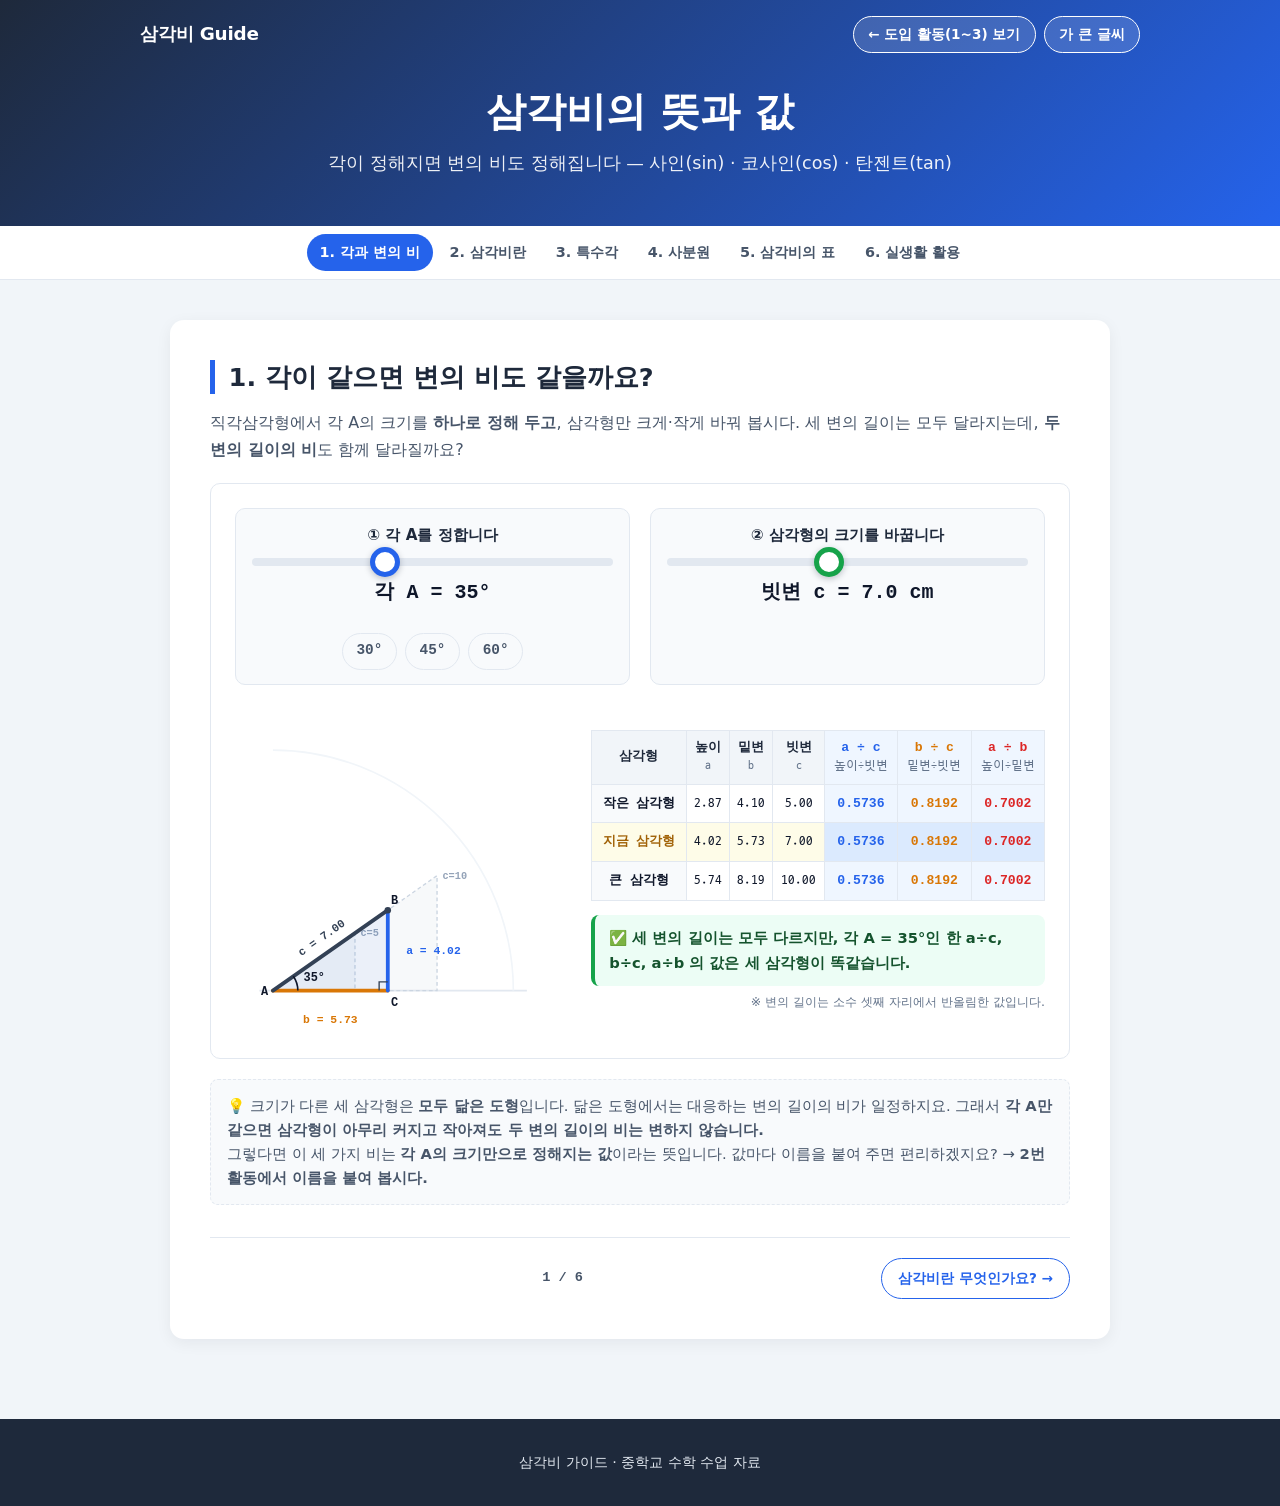
==== lesson2.html @ d263696f "Add files via upload" ====
<!DOCTYPE html>
<html lang="ko">
<head>
    <meta charset="UTF-8">
    <meta name="viewport" content="width=device-width, initial-scale=1.0">
    <title>삼각비 가이드 - 개념 학습</title>
    <link rel="stylesheet" href="style.css">
</head>
<body>
    <header>
        <div class="topbar">
            <div class="logo">삼각비 Guide</div>
            <div class="topbar-btns">
                <a class="ghost-btn link-btn" href="index.html">← 도입 활동(1~3) 보기</a>
                <button id="big-mode-btn" class="ghost-btn" type="button" aria-pressed="false">가&nbsp;큰 글씨</button>
            </div>
        </div>
        <div class="hero">
            <h1>삼각비의 뜻과 값</h1>
            <p>각이 정해지면 변의 비도 정해집니다 — 사인(sin) · 코사인(cos) · 탄젠트(tan)</p>
        </div>
    </header>

    <nav class="section-nav" aria-label="목차">
        <a href="#similar">1. 각과 변의 비</a>
        <a href="#definition">2. 삼각비란</a>
        <a href="#values">3. 특수각</a>
        <a href="#trends">4. 사분원</a>
        <a href="#tables">5. 삼각비의 표</a>
        <a href="#apply">6. 실생활 활용</a>
    </nav>

    <main>
        <!-- ============ 1. 각과 변의 비 (탐구) ============ -->
        <section id="similar" class="container">
            <h2>1. 각이 같으면 변의 비도 같을까요?</h2>
            <p class="lead">직각삼각형에서 각 A의 크기를 <b>하나로 정해 두고</b>, 삼각형만 크게·작게 바꿔 봅시다. 세 변의 길이는 모두 달라지는데, <b>두 변의 길이의 비</b>도 함께 달라질까요?</p>

            <div class="trend-box">
                <div class="sim-controls">
                    <div class="ctrl">
                        <label for="sim-angle">① 각 A를 정합니다</label>
                        <input type="range" id="sim-angle" class="slider" min="10" max="80" value="35" step="1">
                        <div class="angle-display">각 A = <span id="sim-angle-out">35</span>°</div>
                        <div class="btn-row center">
                            <button type="button" class="chip sim-chip" data-angle="30">30°</button>
                            <button type="button" class="chip sim-chip" data-angle="45">45°</button>
                            <button type="button" class="chip sim-chip" data-angle="60">60°</button>
                        </div>
                    </div>
                    <div class="ctrl">
                        <label for="sim-size">② 삼각형의 크기를 바꿉니다</label>
                        <input type="range" id="sim-size" class="slider size" min="3" max="12" value="7" step="0.5">
                        <div class="angle-display">빗변 c = <span id="sim-size-out">7.0</span> cm</div>
                    </div>
                </div>

                <div class="sim-visual">
                    <div class="viz-wrapper">
                        <svg id="sim-svg" viewBox="0 0 620 600" preserveAspectRatio="xMidYMid meet" role="img"
                             aria-label="각 A가 같고 크기만 다른 세 직각삼각형"></svg>
                    </div>
                    <div class="sim-side">
                        <p class="scroll-hint" aria-hidden="true">← 표를 옆으로 밀 수 있어요 →</p>
                        <div class="table-wrapper">
                            <table class="sim-table">
                                <thead>
                                    <tr>
                                        <th scope="col">삼각형</th>
                                        <th scope="col">높이<br><span class="sm">a</span></th>
                                        <th scope="col">밑변<br><span class="sm">b</span></th>
                                        <th scope="col">빗변<br><span class="sm">c</span></th>
                                        <th scope="col" class="ratio rsin">a ÷ c<br><span class="sm">높이÷빗변</span></th>
                                        <th scope="col" class="ratio rcos">b ÷ c<br><span class="sm">밑변÷빗변</span></th>
                                        <th scope="col" class="ratio rtan">a ÷ b<br><span class="sm">높이÷밑변</span></th>
                                    </tr>
                                </thead>
                                <tbody id="sim-tbody"></tbody>
                            </table>
                        </div>
                        <p class="sim-conclusion" id="sim-conclusion"></p>
                        <p class="sim-foot">※ 변의 길이는 소수 셋째 자리에서 반올림한 값입니다.</p>
                    </div>
                </div>
            </div>

            <p class="tip">💡 크기가 다른 세 삼각형은 <b>모두 닮은 도형</b>입니다. 닮은 도형에서는 대응하는 변의 길이의 비가 일정하지요. 그래서 <b>각 A만 같으면 삼각형이 아무리 커지고 작아져도 두 변의 길이의 비는 변하지 않습니다.</b><br>그렇다면 이 세 가지 비는 <b>각 A의 크기만으로 정해지는 값</b>이라는 뜻입니다. 값마다 이름을 붙여 주면 편리하겠지요? → <b>2번 활동에서 이름을 붙여 봅시다.</b></p>
        </section>

        <!-- ============ 2. 정의 ============ -->
        <section id="definition" class="container">
            <h2>2. 삼각비란 무엇인가요?</h2>
            <p class="lead">1번 활동에서 확인했듯이, <b>각 A가 정해지면 두 변의 길이의 비는 하나로 정해집니다.</b> 이 세 가지 비에 각각 이름을 붙인 것이 바로 삼각비입니다. (∠C = 90°인 직각삼각형 ABC)</p>
            <div class="definition-grid">
                <div class="svg-container">
                    <svg viewBox="0 0 270 175" class="def-svg" role="img"
                         aria-label="각 C가 직각인 직각삼각형 ABC. 높이는 파란색 변 a, 밑변은 주황색 변 b, 빗변은 회색 변 c입니다.">
                        <!-- 밑변 b (주황) -->
                        <line x1="45" y1="135" x2="185" y2="135" stroke="#d97706" stroke-width="4" stroke-linecap="round"/>
                        <!-- 높이 a (파랑) -->
                        <line x1="185" y1="135" x2="185" y2="45" stroke="#2563eb" stroke-width="4" stroke-linecap="round"/>
                        <!-- 빗변 c (회색) -->
                        <line x1="185" y1="45" x2="45" y2="135" stroke="#475569" stroke-width="4" stroke-linecap="round"/>
                        <!-- 직각 표시 (C) -->
                        <path d="M 170 135 L 170 120 L 185 120" fill="none" stroke="#475569" stroke-width="2"/>
                        <!-- 각 A 호 -->
                        <path d="M 75 135 A 30 30 0 0 0 70.2 118.8" fill="none" stroke="#0f172a" stroke-width="2"/>
                        <!-- 꼭짓점 -->
                        <text x="30" y="143" class="v-label">A</text>
                        <text x="190" y="150" class="v-label">C</text>
                        <text x="190" y="42" class="v-label">B</text>
                        <!-- 변 이름 -->
                        <text x="115" y="157" class="s-label" fill="#d97706" text-anchor="middle">밑변 b</text>
                        <text x="196" y="95" class="s-label" fill="#2563eb">높이 a</text>
                        <text x="106" y="82" class="s-label" fill="#475569" text-anchor="middle"
                              transform="rotate(-32.7, 106, 82)">빗변 c</text>
                    </svg>
                </div>
                <div class="formula-cards">
                    <div class="card sin">
                        <p><strong>sin A</strong> =
                            <span class="fraction"><span class="numerator hi">높이</span><span class="denominator hy">빗변</span></span>
                            =
                            <span class="fraction"><span class="numerator hi">a</span><span class="denominator hy">c</span></span>
                        </p>
                    </div>
                    <div class="card cos">
                        <p><strong>cos A</strong> =
                            <span class="fraction"><span class="numerator ba">밑변</span><span class="denominator hy">빗변</span></span>
                            =
                            <span class="fraction"><span class="numerator ba">b</span><span class="denominator hy">c</span></span>
                        </p>
                    </div>
                    <div class="card tan">
                        <p><strong>tan A</strong> =
                            <span class="fraction"><span class="numerator hi">높이</span><span class="denominator ba">밑변</span></span>
                            =
                            <span class="fraction"><span class="numerator hi">a</span><span class="denominator ba">b</span></span>
                        </p>
                    </div>
                </div>
            </div>
            <p class="tip">💡 색을 따라가 보세요. <span class="hi b">파란색은 높이</span>, <span class="ba b">주황색은 밑변</span>, <span class="hy b">회색은 빗변</span>입니다. 위 1번 표와 아래 4번 그림에서도 같은 색을 씁니다.</p>
        </section>

        <!-- ============ 3. 특수각 ============ -->
        <section id="values" class="container">
            <div class="sec-head">
                <h2>3. 특수각의 삼각비</h2>
                <div class="btn-row">
                    <button type="button" class="ghost-btn" id="reveal-all">전체 보기</button>
                    <button type="button" class="ghost-btn" id="hide-all">전체 숨기기</button>
                </div>
            </div>
            <p class="lead">칸을 눌러 값을 확인해 보세요.</p>
            <p class="scroll-hint" aria-hidden="true">← 표를 옆으로 밀 수 있어요 →</p>
            <div class="table-wrapper">
                <table class="special-table">
                    <thead>
                        <tr>
                            <th scope="col">각 A</th>
                            <th scope="col">0°</th>
                            <th scope="col">30°</th>
                            <th scope="col">45°</th>
                            <th scope="col">60°</th>
                            <th scope="col">90°</th>
                        </tr>
                    </thead>
                    <tbody>
                        <tr>
                            <th scope="row" class="rh-sin">sin A</th>
                            <td tabindex="0" role="button"><span class="value">0</span></td>
                            <td tabindex="0" role="button"><span class="value"><span class="fraction"><span class="numerator">1</span><span class="denominator">2</span></span></span></td>
                            <td tabindex="0" role="button"><span class="value"><span class="fraction"><span class="numerator"><span class="sqrt"><span class="sqrt-symbol">√</span><span class="sqrt-content">2</span></span></span><span class="denominator">2</span></span></span></td>
                            <td tabindex="0" role="button"><span class="value"><span class="fraction"><span class="numerator"><span class="sqrt"><span class="sqrt-symbol">√</span><span class="sqrt-content">3</span></span></span><span class="denominator">2</span></span></span></td>
                            <td tabindex="0" role="button"><span class="value">1</span></td>
                        </tr>
                        <tr>
                            <th scope="row" class="rh-cos">cos A</th>
                            <td tabindex="0" role="button"><span class="value">1</span></td>
                            <td tabindex="0" role="button"><span class="value"><span class="fraction"><span class="numerator"><span class="sqrt"><span class="sqrt-symbol">√</span><span class="sqrt-content">3</span></span></span><span class="denominator">2</span></span></span></td>
                            <td tabindex="0" role="button"><span class="value"><span class="fraction"><span class="numerator"><span class="sqrt"><span class="sqrt-symbol">√</span><span class="sqrt-content">2</span></span></span><span class="denominator">2</span></span></span></td>
                            <td tabindex="0" role="button"><span class="value"><span class="fraction"><span class="numerator">1</span><span class="denominator">2</span></span></span></td>
                            <td tabindex="0" role="button"><span class="value">0</span></td>
                        </tr>
                        <tr>
                            <th scope="row" class="rh-tan">tan A</th>
                            <td tabindex="0" role="button"><span class="value">0</span></td>
                            <td tabindex="0" role="button"><span class="value"><span class="fraction"><span class="numerator"><span class="sqrt"><span class="sqrt-symbol">√</span><span class="sqrt-content">3</span></span></span><span class="denominator">3</span></span></span></td>
                            <td tabindex="0" role="button"><span class="value">1</span></td>
                            <td tabindex="0" role="button"><span class="value"><span class="sqrt"><span class="sqrt-symbol">√</span><span class="sqrt-content">3</span></span></span></td>
                            <td tabindex="0" role="button"><span class="value undef">정할 수 없다</span></td>
                        </tr>
                    </tbody>
                </table>
            </div>
            <p class="note"><b>주의</b> — tan 90°는 값이 <b>무한대(∞)</b>인 것이 아니라, <b>정할 수 없습니다</b>. 90°에서는 밑변의 길이가 0이 되어 나눗셈을 할 수 없기 때문입니다.</p>
        </section>

        <!-- ============ 4. 사분원 ============ -->
        <section id="trends" class="container">
            <h2>4. 사분원에서 보는 삼각비</h2>
            <p class="lead">반지름이 <b>1</b>인 사분원에서는 삼각비가 곧 <b>선분의 길이</b>가 됩니다. 각 A를 움직이며 세 선분이 어떻게 변하는지 살펴보세요.</p>
            <div class="trend-box">
                <div class="slider-container">
                    <div class="slider-wrapper">
                        <input type="range" id="trend-range" min="0" max="90" value="30" step="1" class="slider"
                               aria-label="각 A의 크기">
                        <div class="angle-display">각 A = <span id="current-angle">30</span>°</div>
                    </div>
                    <div class="btn-row center">
                        <button type="button" class="chip" data-angle="0">0°</button>
                        <button type="button" class="chip" data-angle="30">30°</button>
                        <button type="button" class="chip" data-angle="45">45°</button>
                        <button type="button" class="chip" data-angle="60">60°</button>
                        <button type="button" class="chip" data-angle="90">90°</button>
                    </div>
                </div>
                <div class="trend-visual">
                    <div class="viz-wrapper">
                        <svg id="trig-svg" class="unit-circle-svg" preserveAspectRatio="xMidYMid meet" role="img"
                             aria-label="반지름이 1인 사분원 위에서 sin, cos, tan을 선분으로 나타낸 그림"></svg>
                        <p class="zoom-note" id="zoom-note"></p>
                    </div>
                    <div class="trend-values">
                        <div class="trend-item t-sin" tabindex="0" role="button">sin A = <span id="trend-sin">0.5000</span></div>
                        <div class="trend-item t-cos" tabindex="0" role="button">cos A = <span id="trend-cos">0.8660</span></div>
                        <div class="trend-item t-tan" tabindex="0" role="button">tan A = <span id="trend-tan">0.5774</span></div>
                        <p class="mini-legend">
                            <span class="key sin"></span> sin A · 높이<br>
                            <span class="key cos"></span> cos A · 밑변<br>
                            <span class="key tan"></span> tan A · x=1 위의 높이
                        </p>
                    </div>
                </div>
            </div>
        </section>

        <!-- ============ 5. 삼각비의 표 ============ -->
        <section id="tables" class="container">
            <h2>5. 삼각비의 표와 계산기</h2>
            <p class="lead">0°부터 90°까지 1° 간격의 삼각비 표입니다. 각도를 입력하면 표에서 그 줄을 찾아 줍니다.</p>
            <div class="calc-box">
                <div class="input-group">
                    <label for="angle">각도 (0°~90°)</label>
                    <input type="number" id="angle" placeholder="예: 32" min="0" max="90" step="1" inputmode="numeric">
                    <button id="calc-btn" type="button">찾기</button>
                </div>
                <p class="err" id="calc-err" role="alert"></p>
                <div id="results" class="results-grid">
                    <div class="res-item sin">sin <span class="res-angle">–</span>° = <span id="sin-res">–</span></div>
                    <div class="res-item cos">cos <span class="res-angle">–</span>° = <span id="cos-res">–</span></div>
                    <div class="res-item tan">tan <span class="res-angle">–</span>° = <span id="tan-res">–</span></div>
                </div>
            </div>
            <p class="scroll-hint" aria-hidden="true">↕ 표를 위아래로 밀 수 있어요</p>
            <div class="trig-table-wrapper">
                <table class="trig-table">
                    <thead>
                        <tr><th scope="col">각도</th><th scope="col">sin</th><th scope="col">cos</th><th scope="col">tan</th></tr>
                    </thead>
                    <tbody id="trig-table-body"></tbody>
                </table>
            </div>
        </section>

        <!-- ============ 6. 실생활 활용 ============ -->
        <section id="apply" class="container">
            <h2>6. 삼각비의 실생활 활용</h2>
            <p class="lead">직접 잴 수 없는 길이를 삼각비로 구해 봅시다. (삼각비 값은 위 5번 표를 이용하세요.)</p>

            <article class="problem">
                <h3>문제 1. 나무의 높이</h3>
                <div class="problem-body">
                    <div class="prob-svg">
                        <svg viewBox="0 0 260 160" role="img" aria-label="나무에서 20미터 떨어진 지점에서 올려본각이 32도인 상황">
                            <line x1="30" y1="135" x2="230" y2="135" stroke="#94a3b8" stroke-width="3"/>
                            <line x1="200" y1="135" x2="200" y2="45" stroke="#16a34a" stroke-width="6"/>
                            <circle cx="200" cy="40" r="18" fill="#16a34a" opacity="0.85"/>
                            <line x1="45" y1="120" x2="200" y2="45" stroke="#475569" stroke-width="2.5" stroke-dasharray="6 4"/>
                            <line x1="45" y1="120" x2="45" y2="135" stroke="#2563eb" stroke-width="3"/>
                            <line x1="45" y1="120" x2="200" y2="120" stroke="#d97706" stroke-width="3"/>
                            <path d="M 75 120 A 30 30 0 0 0 71.6 105.5" fill="none" stroke="#0f172a" stroke-width="2"/>
                            <text x="80" y="115" class="s-label">32°</text>
                            <text x="120" y="134" class="s-label" fill="#d97706" text-anchor="middle">20 m</text>
                            <text x="40" y="112" class="s-label" fill="#2563eb" text-anchor="end">1.5 m</text>
                            <text x="212" y="90" class="s-label" fill="#16a34a">?</text>
                        </svg>
                    </div>
                    <div class="prob-text">
                        <p>나무에서 <b>20 m</b> 떨어진 곳에서 나무 꼭대기를 올려본각이 <b>32°</b>였습니다. 눈높이가 <b>1.5 m</b>일 때 나무의 높이는?</p>
                        <button type="button" class="ghost-btn sol-btn">풀이 보기</button>
                        <div class="solution">
                            <p>눈높이에서 꼭대기까지의 높이를 <i>h</i>라 하면</p>
                            <p class="eq">tan 32° = <span class="fraction"><span class="numerator">h</span><span class="denominator">20</span></span></p>
                            <p><i>h</i> = 20 × tan 32° = 20 × 0.6249 = 12.5 (m)</p>
                            <p><b>나무의 높이 = 12.5 + 1.5 = 약 14 m</b></p>
                        </div>
                    </div>
                </div>
            </article>

            <article class="problem">
                <h3>문제 2. 휠체어 경사로</h3>
                <div class="problem-body">
                    <div class="prob-svg">
                        <svg viewBox="0 78 260 70" role="img" aria-label="길이 12미터, 경사각 5도인 경사로">
                            <line x1="25" y1="130" x2="235" y2="130" stroke="#94a3b8" stroke-width="3"/>
                            <line x1="35" y1="130" x2="225" y2="95" stroke="#475569" stroke-width="5"/>
                            <line x1="225" y1="130" x2="225" y2="95" stroke="#2563eb" stroke-width="4"/>
                            <path d="M 70 130 A 35 35 0 0 0 69 123.8" fill="none" stroke="#0f172a" stroke-width="2"/>
                            <text x="76" y="127" class="s-label">5°</text>
                            <text x="120" y="105" class="s-label" fill="#475569" text-anchor="middle">12 m</text>
                            <text x="232" y="118" class="s-label" fill="#2563eb">?</text>
                        </svg>
                    </div>
                    <div class="prob-text">
                        <p>길이가 <b>12 m</b>이고 지면과 이루는 각이 <b>5°</b>인 경사로가 있습니다. 이 경사로의 높이는?</p>
                        <button type="button" class="ghost-btn sol-btn">풀이 보기</button>
                        <div class="solution">
                            <p>높이를 <i>h</i>라 하면 <i>h</i>는 빗변 12의 반대쪽 변이므로</p>
                            <p class="eq">sin 5° = <span class="fraction"><span class="numerator">h</span><span class="denominator">12</span></span></p>
                            <p><i>h</i> = 12 × sin 5° = 12 × 0.0872 = <b>약 1.05 m</b></p>
                        </div>
                    </div>
                </div>
            </article>

            <article class="problem">
                <h3>문제 3. 벽에 기댄 사다리</h3>
                <div class="problem-body">
                    <div class="prob-svg">
                        <svg viewBox="0 0 260 160" role="img" aria-label="길이 5미터 사다리가 지면과 65도를 이루며 벽에 기대어 있는 상황">
                            <line x1="30" y1="135" x2="230" y2="135" stroke="#94a3b8" stroke-width="3"/>
                            <line x1="185" y1="135" x2="185" y2="25" stroke="#94a3b8" stroke-width="6"/>
                            <line x1="130" y1="135" x2="185" y2="40" stroke="#475569" stroke-width="5"/>
                            <line x1="185" y1="135" x2="185" y2="40" stroke="#2563eb" stroke-width="4"/>
                            <line x1="130" y1="135" x2="185" y2="135" stroke="#d97706" stroke-width="4"/>
                            <path d="M 158 135 A 28 28 0 0 0 141.8 109.6" fill="none" stroke="#0f172a" stroke-width="2"/>
                            <text x="164" y="118" class="s-label" text-anchor="middle">65°</text>
                            <text x="128" y="76" class="s-label" fill="#475569" text-anchor="end">5 m</text>
                            <text x="192" y="92" class="s-label" fill="#2563eb">?</text>
                            <text x="157" y="152" class="s-label" fill="#d97706" text-anchor="middle">?</text>
                        </svg>
                    </div>
                    <div class="prob-text">
                        <p>길이 <b>5 m</b>인 사다리가 지면과 <b>65°</b>를 이루며 벽에 기대어 있습니다. 사다리가 벽에 닿은 높이와, 사다리 밑이 벽에서 떨어진 거리는?</p>
                        <button type="button" class="ghost-btn sol-btn">풀이 보기</button>
                        <div class="solution">
                            <p>높이 = 5 × sin 65° = 5 × 0.9063 = <b>약 4.53 m</b></p>
                            <p>벽에서 떨어진 거리 = 5 × cos 65° = 5 × 0.4226 = <b>약 2.11 m</b></p>
                        </div>
                    </div>
                </div>
            </article>
        </section>
    </main>

    <footer>
        <p>삼각비 가이드 · 중학교 수학 수업 자료</p>
    </footer>

    <script src="script.js"></script>
</body>
</html>
---- style.css ----
/* =========================================================
   삼각비 가이드 - 스타일
   · 외부 CDN을 쓰지 않습니다 (인터넷 없이도 동작)
   · 색 약속: sin = 파랑, cos = 주황, tan = 빨강
   ========================================================= */

:root {
    --sin: #2563eb;   /* 파랑 - sin, 높이 */
    --cos: #d97706;   /* 주황 - cos, 밑변 */
    --tan: #dc2626;   /* 빨강 - tan */
    --hyp: #475569;   /* 회색 - 빗변 */

    --primary: #2563eb;
    --ink: #0f172a;
    --ink-soft: #475569;
    --line: #e2e8f0;
    --bg: #f1f5f9;
    --card-bg: #ffffff;
    --navy: #1e293b;

    --viz-h: 380px;
}

/* 숫자·수식용 글꼴 (로컬 파일, 인터넷 불필요) */
@font-face {
    font-family: 'D2Coding';
    src: url('fonts/D2Coding-Ver1.3.2-20180524.ttf') format('truetype');
    font-weight: normal;
    font-style: normal;
    font-display: swap;
}
@font-face {
    font-family: 'D2Coding';
    src: url('fonts/D2CodingBold-Ver1.3.2-20180524.ttf') format('truetype');
    font-weight: bold;
    font-style: normal;
    font-display: swap;
}

* { margin: 0; padding: 0; box-sizing: border-box; }

html { font-size: 16px; }
html.big-mode { font-size: 21px; }
html.big-mode { --viz-h: 460px; }

body {
    /* 한글 본문은 시스템에 기본 설치된 글꼴을 씁니다 */
    font-family: 'Pretendard', 'Apple SD Gothic Neo', 'Malgun Gothic', '맑은 고딕',
                 'Noto Sans KR', system-ui, sans-serif;
    line-height: 1.65;
    color: var(--ink);
    background-color: var(--bg);
    -webkit-text-size-adjust: 100%;
}

b, strong { font-weight: 700; }

/* ---------------- 헤더 ---------------- */
header {
    background: linear-gradient(135deg, var(--navy), var(--primary));
    color: #fff;
    padding: 1rem 1.25rem 3rem;
    text-align: center;
}

.topbar {
    display: flex;
    justify-content: space-between;
    align-items: center;
    gap: 1rem;
    max-width: 1000px;
    margin: 0 auto 2rem;
}

.logo { font-size: 1.15rem; font-weight: 700; letter-spacing: -0.01em; }

.topbar-btns {
    display: flex; align-items: center; gap: 0.5rem;
    flex-wrap: wrap; justify-content: flex-end;
}
.link-btn { text-decoration: none; display: inline-block; }

.hero h1 { font-size: clamp(1.6rem, 5vw, 2.5rem); margin-bottom: 0.75rem; line-height: 1.3; }
.hero p  { font-size: clamp(0.95rem, 2.6vw, 1.1rem); opacity: 0.92; }

/* ---------------- 목차 ---------------- */
.section-nav {
    position: sticky;
    top: 0;
    z-index: 20;
    background: rgba(255,255,255,0.96);
    border-bottom: 1px solid var(--line);
    display: flex;
    gap: 0.25rem;
    overflow-x: auto;
    padding: 0.5rem 0.75rem;
    justify-content: center;
    -webkit-overflow-scrolling: touch;
}
.section-nav a {
    flex: 0 0 auto;
    color: var(--ink-soft);
    text-decoration: none;
    font-size: 0.9rem;
    font-weight: 600;
    padding: 0.4rem 0.8rem;
    border-radius: 999px;
    white-space: nowrap;
}
.section-nav a:hover, .section-nav a:focus-visible { background: #e0e7ff; color: var(--primary); }

/* ---------------- 활동 전환 (메뉴 = 탭) ---------------- */
main > section { display: none; }
main > section.is-active { display: block; animation: fadeUp 0.25s ease; }

@keyframes fadeUp {
    from { opacity: 0; transform: translateY(8px); }
    to   { opacity: 1; transform: none; }
}

.section-nav a.current {
    background: var(--primary);
    color: #fff;
}
.section-nav a.current:hover { background: var(--primary); color: #fff; }

.section-foot {
    display: flex; align-items: center; justify-content: space-between;
    gap: 0.75rem; margin-top: 2rem; padding-top: 1.25rem;
    border-top: 1px solid var(--line);
}
.step-badge {
    flex: 0 0 auto; font-size: 0.85rem; font-weight: 700;
    color: var(--ink-soft); font-family: 'D2Coding', monospace;
}
.step-btn {
    flex: 0 1 auto; max-width: 42%;
    padding: 0.5rem 1rem; border-radius: 999px;
    border: 1px solid var(--primary); background: #fff; color: var(--primary);
    font-size: 0.85rem; font-weight: 700;
    white-space: nowrap; overflow: hidden; text-overflow: ellipsis;
    transition: background 0.2s;
}
.step-btn:hover { background: #eff6ff; }
.step-btn.hidden { visibility: hidden; }

@media (max-width: 600px) {
    .step-btn { font-size: 0.78rem; padding: 0.45rem 0.7rem; }
    .step-badge { font-size: 0.75rem; }
}

/* ---------------- 레이아웃 ---------------- */
main { padding: 2.5rem 1rem; }

.container {
    max-width: 940px;
    margin: 0 auto 2.5rem;
    background: var(--card-bg);
    padding: clamp(1.25rem, 4vw, 2.5rem);
    border-radius: 14px;
    box-shadow: 0 4px 16px rgba(15,23,42,0.06);
}

h2 {
    font-size: clamp(1.25rem, 3.6vw, 1.6rem);
    color: var(--navy);
    border-left: 5px solid var(--primary);
    padding-left: 0.85rem;
    line-height: 1.35;
}

h3 { font-size: 1.1rem; color: var(--navy); margin-bottom: 0.75rem; }

.sec-head {
    display: flex; flex-wrap: wrap; gap: 0.75rem;
    align-items: center; justify-content: space-between;
}

.lead { margin: 1rem 0 1.25rem; color: var(--ink-soft); }
.tip {
    margin-top: 1.25rem; padding: 0.85rem 1rem;
    background: #f8fafc; border: 1px dashed var(--line);
    border-radius: 8px; font-size: 0.92rem; color: var(--ink-soft);
}
.note {
    margin-top: 1.25rem; padding: 0.9rem 1rem;
    background: #fef2f2; border-left: 4px solid var(--tan);
    border-radius: 8px; font-size: 0.95rem;
}

.hi { color: var(--sin); }
.ba { color: var(--cos); }
.hy { color: var(--hyp); }
.b  { font-weight: 700; }

/* ---------------- 버튼 ---------------- */
button { font: inherit; cursor: pointer; }

.ghost-btn {
    padding: 0.4rem 0.9rem;
    background: rgba(255,255,255,0.14);
    color: inherit;
    border: 1px solid currentColor;
    border-radius: 999px;
    font-size: 0.85rem;
    font-weight: 600;
    transition: background 0.2s;
}
.ghost-btn:hover { background: rgba(37,99,235,0.12); }

.container .ghost-btn { color: var(--primary); background: #fff; }
.container .ghost-btn:hover { background: #eff6ff; }

.btn-row { display: flex; flex-wrap: wrap; gap: 0.5rem; }
.btn-row.center { justify-content: center; margin-top: 0.9rem; }

.chip {
    padding: 0.35rem 0.85rem;
    border: 1px solid var(--line);
    background: #f8fafc;
    border-radius: 999px;
    font-size: 0.9rem;
    font-weight: 700;
    color: var(--ink-soft);
    font-family: 'D2Coding', monospace;
}
.chip:hover { background: #e0e7ff; color: var(--primary); }
.chip.active { background: var(--primary); color: #fff; border-color: var(--primary); }

:focus-visible { outline: 3px solid #93c5fd; outline-offset: 2px; }

/* ---------------- 1. 정의 ---------------- */
.definition-grid {
    display: grid;
    grid-template-columns: 1fr 1fr;
    gap: 2rem;
    align-items: center;
}
@media (max-width: 780px) { .definition-grid { grid-template-columns: 1fr; gap: 1.25rem; } }

.svg-container {
    background: #fff; padding: 0.75rem;
    border: 1px solid var(--line); border-radius: 10px;
}
.def-svg { width: 100%; height: auto; display: block; }
.def-svg .v-label { font-size: 15px; font-weight: 700; fill: var(--ink); }
.def-svg .s-label { font-size: 13px; font-weight: 700; }
.prob-svg .s-label { font-size: 13px; font-weight: 700; fill: var(--ink); }

.formula-cards { display: flex; flex-direction: column; gap: 0.9rem; }

.card {
    padding: 0.9rem 1rem;
    border-radius: 10px;
    border-left: 5px solid #cbd5e1;
    background: #f8fafc;
}
.card.sin { border-left-color: var(--sin); }
.card.cos { border-left-color: var(--cos); }
.card.tan { border-left-color: var(--tan); }
.card.sin strong { color: var(--sin); }
.card.cos strong { color: var(--cos); }
.card.tan strong { color: var(--tan); }

.card p {
    font-size: 1.1rem;
    display: flex; align-items: center; justify-content: center;
    gap: 0.5rem; flex-wrap: wrap;
}

/* 분수 · 근호 */
.fraction {
    display: inline-flex; flex-direction: column;
    vertical-align: middle; text-align: center;
    font-size: 0.92em; margin: 0 0.1em;
}
.numerator { border-bottom: 1.5px solid currentColor; padding: 0 3px; line-height: 1.25; }
.denominator { padding: 0 3px; line-height: 1.25; }

.sqrt { display: inline-flex; align-items: center; vertical-align: middle; }
.sqrt-symbol { font-size: 1.15em; margin-right: -1px; }
.sqrt-content { border-top: 1.5px solid currentColor; padding: 2px 3px 0; line-height: 1; display: inline-block; }

/* ---------------- 2. 특수각 표 ---------------- */
.scroll-hint {
    display: none;
    font-size: 0.8rem; color: var(--ink-soft);
    text-align: center; margin-bottom: 0.4rem;
}
.table-wrapper { overflow-x: auto; -webkit-overflow-scrolling: touch; }

.special-table { width: 100%; border-collapse: collapse; min-width: 520px; }
.special-table th, .special-table td {
    padding: 0.85rem 0.5rem; text-align: center; border: 1px solid var(--line);
}
.special-table thead th { background: #f8fafc; color: var(--navy); font-size: 0.95rem; }
.special-table tbody th { background: #f8fafc; font-family: 'D2Coding', monospace; font-size: 1rem; }
.rh-sin { color: var(--sin); }
.rh-cos { color: var(--cos); }
.rh-tan { color: var(--tan); }

.special-table td {
    cursor: pointer; position: relative;
    transition: background-color 0.2s;
    min-width: 84px;
}
.special-table td:hover { background: #eff6ff; }

.special-table td .value {
    visibility: hidden; opacity: 0;
    transition: opacity 0.25s, visibility 0.25s;
    display: inline-flex; align-items: center; justify-content: center;
    min-height: 3.2rem; font-size: 1.05rem; font-weight: 600;
}
.special-table td.show .value { visibility: visible; opacity: 1; }
.special-table td .value.undef { font-size: 0.85rem; color: var(--tan); font-weight: 700; }

.special-table td::after {
    content: '?';
    position: absolute; top: 50%; left: 50%;
    transform: translate(-50%, -50%);
    color: var(--primary); font-weight: 700; font-size: 1.1rem;
    opacity: 1; transition: opacity 0.25s;
}
.special-table td.show::after { opacity: 0; }

/* ---------------- 1. 복습 · 도입 ---------------- */
.probe-progress {
    font-weight: 700; color: var(--primary);
    background: #eff6ff; border-radius: 999px;
    display: inline-block; padding: 0.3rem 0.9rem; font-size: 0.9rem;
    margin-bottom: 1.25rem;
}
.probe-grid {
    display: grid; grid-template-columns: repeat(3, minmax(0, 1fr)); gap: 1rem;
}
@media (max-width: 900px) { .probe-grid { grid-template-columns: repeat(2, minmax(0, 1fr)); } }
@media (max-width: 600px) { .probe-grid { grid-template-columns: 1fr; } }

.probe-card {
    border: 1px solid var(--line); border-radius: 10px; padding: 0.9rem;
    display: flex; flex-direction: column;
}
/* (6)은 답을 확인한 뒤에만 색으로 구분합니다 — 미리 표시되면 답이 드러납니다 */
.probe-card.probe-key[data-done="1"] { border-color: #fca5a5; background: #fffbfb; }
.probe-card h4 { font-size: 1rem; color: var(--navy); margin-bottom: 0.3rem; font-family: 'D2Coding', monospace; }
.probe-fig { background: #f8fafc; border-radius: 8px; padding: 0.25rem; }
.probe-fig svg { width: 100%; height: auto; display: block; }
.probe-fig .pl { font-size: 14px; font-weight: 700; fill: var(--ink); }
.probe-fig .pm { font-size: 13px; fill: var(--ink); }
.probe-fig .px { fill: var(--tan); font-weight: 700; }

.probe-btns { display: flex; gap: 0.4rem; margin-top: 0.7rem; }
.probe-btn {
    flex: 1; padding: 0.45rem 0.3rem; font-size: 0.85rem; font-weight: 700;
    border: 1px solid var(--line); background: #fff; color: var(--ink-soft);
    border-radius: 8px; transition: all 0.15s;
}
.probe-btn:hover { background: #eff6ff; border-color: var(--primary); color: var(--primary); }
.probe-btn.right { background: #dcfce7; border-color: #16a34a; color: #14532d; }
.probe-btn.wrong { background: #fee2e2; border-color: var(--tan); color: #7f1d1d; }
.probe-btn:disabled { cursor: default; }
.probe-btn:disabled:hover { background: #fff; border-color: var(--line); color: var(--ink-soft); }
.probe-btn.right:disabled:hover { background: #dcfce7; border-color: #16a34a; color: #14532d; }
.probe-btn.wrong:disabled:hover { background: #fee2e2; border-color: var(--tan); color: #7f1d1d; }

.probe-feedback {
    display: none; margin-top: 0.7rem; padding: 0.7rem 0.8rem;
    background: #f8fafc; border-left: 4px solid var(--primary);
    border-radius: 8px; font-size: 0.85rem; line-height: 1.65;
}
.probe-feedback.open { display: block; }
.probe-feedback p { margin-top: 0.4rem; }
.probe-card.probe-key .probe-feedback { border-left-color: var(--tan); background: #fef2f2; }
.probe-card { transition: border-color 0.25s, background 0.25s; }

.probe-summary {
    display: none; margin-top: 1.5rem; padding: 1.1rem 1.25rem;
    background: #ecfdf5; border: 1px solid #86efac; border-radius: 10px;
}
.probe-summary.open { display: block; }
.probe-summary h3 { color: #14532d; margin-bottom: 0.6rem; }
.probe-summary p { margin-bottom: 0.6rem; }
.probe-summary .q { padding-top: 0.6rem; border-top: 1px dashed #86efac; color: #14532d; }

/* ---------------- 2. 에스컬레이터 / 3. 탈레스 ---------------- */
h3.sub {
    margin: 1.75rem 0 0.9rem; padding-left: 0.7rem;
    border-left: 4px solid #cbd5e1; font-size: 1.02rem;
}

.esc-intro {
    display: grid; grid-template-columns: minmax(0, 1.15fr) minmax(0, 1fr);
    gap: 1.25rem; align-items: center;
}
@media (max-width: 780px) { .esc-intro { grid-template-columns: 1fr; } }
.esc-pic svg, .thales-pic svg { width: 100%; height: auto; background: #f8fafc; border-radius: 10px; }
.esc-pic .es, .thales-pic .es { font-size: 14px; fill: var(--ink); }
#esc-svg text { font-family: 'D2Coding', monospace; }

.hintline {
    margin-top: 0.7rem; padding: 0.75rem 0.9rem; font-size: 0.9rem;
    background: #fffbeb; border-left: 4px solid #f59e0b; border-radius: 8px;
}

.esc-plan {
    text-align: center; margin: 1rem 0 0.5rem; font-weight: 700;
    color: var(--navy); font-size: 0.98rem;
}
.esc-plan .big { color: var(--primary); font-family: 'D2Coding', monospace; }

.esc-visual {
    display: grid; grid-template-columns: minmax(0, 1.25fr) minmax(0, 1fr);
    gap: 1.25rem; align-items: center;
}
@media (max-width: 860px) { .esc-visual { grid-template-columns: 1fr; } }
#esc-svg { width: 100%; height: auto; max-height: 400px; display: block; }
.esc-side h4 { font-size: 0.98rem; color: var(--navy); margin-bottom: 0.7rem; }
.input-group.left { justify-content: flex-start; }
.input-group .unit { font-weight: 700; color: var(--ink-soft); }
#esc-check {
    padding: 0.55rem 1.2rem; background: var(--primary); color: #fff;
    border: none; border-radius: 8px; font-weight: 700;
}
#esc-check:hover { background: #1d4ed8; }

.esc-result {
    display: none; margin-top: 0.6rem; padding: 0.85rem 1rem; border-radius: 8px;
    font-size: 0.92rem; line-height: 1.75;
}
.esc-result.open { display: block; }
.esc-result.good { background: #ecfdf5; border-left: 4px solid #16a34a; }
.esc-result.retry { background: #fffbeb; border-left: 4px solid #f59e0b; }
.esc-result .calc { font-family: 'D2Coding', monospace; font-weight: 700; color: var(--navy); }

.esc-quiz-fb {
    display: none; margin-top: 0.9rem; padding: 0.9rem 1rem; border-radius: 8px;
    font-size: 0.93rem; line-height: 1.75;
    background: #eff6ff; border-left: 4px solid var(--primary);
}
.esc-quiz-fb.open { display: block; }
.eq-chip.right { background: #16a34a; color: #fff; border-color: #16a34a; }
.eq-chip.wrong { background: #fee2e2; color: #7f1d1d; border-color: var(--tan); }

.eqline {
    margin: 1rem 0; padding: 0.8rem 1rem; text-align: center;
    background: #f8fafc; border: 1px dashed var(--line); border-radius: 8px;
    font-weight: 700; color: var(--navy); font-size: 0.95rem;
}
.tiny { font-size: 0.75rem; font-weight: 400; color: var(--ink-soft); }

.th-calc {
    margin-top: 1.25rem; padding: 1rem 1.1rem; border-radius: 10px;
    background: #f8fafc; border: 1px solid var(--line); text-align: center;
    font-family: 'D2Coding', monospace; line-height: 2;
}
.th-calc .res { font-size: 1.25rem; font-weight: 700; color: var(--primary); }

/* 공통점 / 차이점 분류 */
.sort-list { display: flex; flex-direction: column; gap: 0.6rem; }
.sort-item {
    display: flex; flex-wrap: wrap; align-items: center; gap: 0.6rem;
    padding: 0.7rem 0.9rem; border: 1px solid var(--line); border-radius: 10px;
    font-size: 0.92rem; background: #fff;
}
.sort-item .txt { flex: 1 1 260px; min-width: 0; }
.sort-item .sbtns { display: flex; gap: 0.4rem; flex: 0 0 auto; }
.sort-item .sbtn {
    padding: 0.35rem 0.8rem; font-size: 0.82rem; font-weight: 700;
    border: 1px solid var(--line); background: #f8fafc; color: var(--ink-soft);
    border-radius: 999px;
}
.sort-item .sbtn:hover { background: #e0e7ff; color: var(--primary); }
.sort-item .sbtn.right { background: #dcfce7; border-color: #16a34a; color: #14532d; }
.sort-item .sbtn.wrong { background: #fee2e2; border-color: var(--tan); color: #7f1d1d; }
.sort-item.done { background: #f8fafc; }
.sort-item.done.same { border-left: 5px solid #16a34a; }
.sort-item.done.diff { border-left: 5px solid #f59e0b; }

/* ---------------- 2. 크기와 비 ---------------- */
.sim-controls {
    display: grid;
    grid-template-columns: 1fr 1fr;
    gap: 1.25rem;
    margin-bottom: 1.5rem;
}
@media (max-width: 780px) { .sim-controls { grid-template-columns: 1fr; gap: 1rem; } }

.ctrl {
    display: flex; flex-direction: column; align-items: center; gap: 0.6rem;
    padding: 0.9rem 1rem; background: #f8fafc; border-radius: 10px; border: 1px solid var(--line);
}
.ctrl label { font-weight: 700; color: var(--navy); font-size: 0.95rem; }
.slider.size::-webkit-slider-thumb { border-color: #16a34a; }
.slider.size::-moz-range-thumb { border-color: #16a34a; }

.sim-visual {
    display: grid;
    grid-template-columns: minmax(0, 0.85fr) minmax(0, 1.15fr);
    gap: 1.25rem; align-items: center;
}
@media (max-width: 900px) { .sim-visual { grid-template-columns: 1fr; } }

#sim-svg { width: 100%; height: auto; max-height: 440px; display: block; }
#sim-svg text { font-family: 'D2Coding', monospace; }

.sim-side { min-width: 0; }

.sim-table { width: 100%; border-collapse: collapse; min-width: 420px; font-family: 'D2Coding', monospace; font-size: 0.82rem; }
.sim-table th, .sim-table td { padding: 0.5rem 0.25rem; text-align: center; border: 1px solid var(--line); }
.sim-table thead th { background: #f1f5f9; color: var(--navy); font-size: 0.82rem; line-height: 1.4; }
.sim-table .sm { font-size: 0.75rem; font-weight: 400; color: #64748b; }
.sim-table th.ratio { background: #eff6ff; }
.sim-table th.rsin { color: var(--sin); }
.sim-table th.rcos { color: var(--cos); }
.sim-table th.rtan { color: var(--tan); }
.sim-table td.ratio { background: #eff6ff; font-weight: 700; }
.sim-table td.ratio.rsin { color: var(--sin); }
.sim-table td.ratio.rcos { color: var(--cos); }
.sim-table td.ratio.rtan { color: var(--tan); }
.sim-table tbody th { background: #f8fafc; font-size: 0.82rem; white-space: nowrap; }
.sim-table tr.current th, .sim-table tr.current td { background: #fefce8; }
.sim-table tr.current td.ratio { background: #dbeafe; }
.sim-table tr.current th { color: #a16207; font-weight: 700; }

.sim-conclusion {
    margin-top: 0.9rem; padding: 0.7rem 0.9rem;
    background: #ecfdf5; border-left: 4px solid #16a34a; border-radius: 8px;
    font-size: 0.92rem; font-weight: 600; color: #14532d;
}
.sim-foot { font-size: 0.78rem; color: #64748b; margin-top: 0.4rem; text-align: right; }

/* ---------------- 4. 사분원 ---------------- */
.trend-box { background: #fff; padding: clamp(0.75rem, 3vw, 1.5rem); border-radius: 10px; border: 1px solid var(--line); }

.slider-container { margin-bottom: 1.5rem; text-align: center; }
.slider-wrapper { display: flex; flex-direction: column; align-items: center; gap: 0.6rem; }

.slider {
    width: 100%; max-width: 460px; height: 8px;
    border-radius: 4px; background: #e2e8f0; outline: none;
    -webkit-appearance: none; appearance: none;
}
.slider::-webkit-slider-thumb {
    -webkit-appearance: none; appearance: none;
    width: 30px; height: 30px; border-radius: 50%;
    background: #fff; border: 5px solid var(--primary);
    cursor: pointer; box-shadow: 0 2px 6px rgba(15,23,42,0.25);
}
.slider::-moz-range-thumb {
    width: 26px; height: 26px; border-radius: 50%;
    background: #fff; border: 5px solid var(--primary); cursor: pointer;
}

.angle-display {
    font-size: 1.25rem; font-weight: 700;
    font-family: 'D2Coding', monospace;
}

.trend-visual {
    display: grid;
    grid-template-columns: minmax(0, 1.6fr) minmax(0, 1fr);
    gap: 1.5rem; align-items: center;
}
@media (max-width: 780px) {
    .trend-visual { grid-template-columns: 1fr; }
}

.viz-wrapper { min-width: 0; }
.unit-circle-svg { width: 100%; height: var(--viz-h); display: block; }
.unit-circle-svg text { font-family: 'D2Coding', monospace; }

.zoom-note {
    text-align: center; font-size: 0.85rem; color: var(--ink-soft);
    min-height: 1.4em; margin-top: 0.25rem;
}

.trend-values {
    display: flex; flex-direction: column; gap: 0.75rem;
    font-family: 'D2Coding', monospace;
    font-size: 1.15rem; font-weight: 700;
}
.trend-item {
    position: relative; display: flex; align-items: center;
    white-space: nowrap; cursor: pointer;
    padding: 0.5rem 0.75rem; border-radius: 8px;
    background: #f8fafc; border-left: 5px solid #cbd5e1;
}
.trend-item.t-sin { border-left-color: var(--sin); color: var(--sin); }
.trend-item.t-cos { border-left-color: var(--cos); color: var(--cos); }
.trend-item.t-tan { border-left-color: var(--tan); color: var(--tan); }

.trend-item span { visibility: hidden; opacity: 0; transition: opacity 0.25s; margin-left: 0.35rem; }
.trend-item.show-val span { visibility: visible; opacity: 1; }
.trend-item::after {
    content: '?'; margin-left: 0.5rem;
    color: var(--primary); font-weight: 700;
    transition: opacity 0.25s;
}
.trend-item.show-val::after { display: none; }

.mini-legend {
    font-family: 'Pretendard','Apple SD Gothic Neo','Malgun Gothic',sans-serif;
    font-size: 0.85rem; font-weight: 500; color: var(--ink-soft);
    line-height: 1.9; margin-top: 0.4rem;
}
.key { display: inline-block; width: 1.1rem; height: 0.4rem; border-radius: 2px; vertical-align: middle; margin-right: 0.4rem; }
.key.sin { background: var(--sin); }
.key.cos { background: var(--cos); }
.key.tan { background: var(--tan); }

/* ---------------- 4. 삼각비의 표 ---------------- */
.calc-box { background: #f8fafc; padding: clamp(1rem, 3vw, 1.75rem); border-radius: 10px; text-align: center; }

.input-group {
    display: flex; flex-wrap: wrap; gap: 0.6rem;
    align-items: center; justify-content: center;
}
.input-group label { font-weight: 600; }

input[type="number"] {
    padding: 0.55rem 0.7rem; border: 1px solid #cbd5e1; border-radius: 8px;
    width: 110px; font: inherit; font-family: 'D2Coding', monospace; text-align: center;
}
#calc-btn {
    padding: 0.55rem 1.3rem; background: var(--primary); color: #fff;
    border: none; border-radius: 8px; font-weight: 700; transition: background 0.2s;
}
#calc-btn:hover { background: #1d4ed8; }

.err { color: var(--tan); font-size: 0.9rem; font-weight: 600; min-height: 1.4em; margin: 0.6rem 0 0; }

.results-grid { display: grid; grid-template-columns: repeat(3, 1fr); gap: 0.75rem; margin-top: 1rem; }
@media (max-width: 620px) { .results-grid { grid-template-columns: 1fr; } }

.res-item {
    background: #fff; padding: 0.9rem 0.5rem; border-radius: 8px;
    font-weight: 700; font-family: 'D2Coding', monospace;
    box-shadow: 0 2px 6px rgba(15,23,42,0.05);
    border-top: 4px solid #cbd5e1;
}
.res-item.sin { border-top-color: var(--sin); color: var(--sin); }
.res-item.cos { border-top-color: var(--cos); color: var(--cos); }
.res-item.tan { border-top-color: var(--tan); color: var(--tan); }

.trig-table-wrapper {
    max-height: 380px; overflow: auto; border: 1px solid var(--line);
    border-radius: 10px; -webkit-overflow-scrolling: touch;
}
.trig-table { width: 100%; border-collapse: collapse; font-family: 'D2Coding', monospace; font-size: 0.92rem; }
.trig-table th, .trig-table td { padding: 0.45rem 0.5rem; text-align: center; border-bottom: 1px solid var(--line); }
.trig-table thead th {
    position: sticky; top: 0; background: #f1f5f9; color: var(--navy);
    z-index: 1; box-shadow: inset 0 -1px 0 var(--line);
}
.trig-table tbody tr:nth-child(5n) { background: #f8fafc; }
.trig-table tbody tr.hit { background: #dbeafe !important; outline: 2px solid var(--primary); }
.trig-table td.undef { color: var(--tan); font-size: 0.8rem; }

/* ---------------- 5. 실생활 활용 ---------------- */
.problem { border: 1px solid var(--line); border-radius: 10px; padding: 1.25rem; margin-bottom: 1.25rem; }
.problem-body { display: grid; grid-template-columns: minmax(0, 1fr) minmax(0, 1.15fr); gap: 1.25rem; align-items: center; }
@media (max-width: 780px) { .problem-body { grid-template-columns: 1fr; } }
.prob-svg svg { width: 100%; height: auto; background: #f8fafc; border-radius: 8px; }
.prob-text p { margin-bottom: 0.75rem; }

.solution {
    display: none; margin-top: 0.9rem; padding: 0.9rem 1rem;
    background: #eff6ff; border-left: 4px solid var(--primary); border-radius: 8px;
    font-size: 0.95rem;
}
.solution.open { display: block; }
.solution p { margin-bottom: 0.5rem; }
.solution .eq { display: flex; align-items: center; gap: 0.4rem; font-weight: 600; }

/* ---------------- 푸터 ---------------- */
footer { text-align: center; padding: 2rem 1rem; background: var(--navy); color: #e2e8f0; font-size: 0.9rem; }

/* ---------------- 모바일 ---------------- */
@media (max-width: 780px) {
    :root { --viz-h: 360px; }
    html.big-mode { --viz-h: 420px; }
    .scroll-hint { display: block; }
    .section-nav { justify-content: flex-start; }
    .trend-values { font-size: 1.05rem; }
}

/* ---------------- 인쇄 ---------------- */
@media print {
    html { font-size: 11pt; }
    body { background: #fff; }
    header { background: none; color: #000; padding: 0 0 1rem; }
    main > section { display: block !important; animation: none !important; }
    header .topbar, .section-nav, .btn-row, .slider-container, .section-foot,
    .ghost-btn, #calc-btn, .input-group, .scroll-hint, .zoom-note, .err { display: none !important; }
    .probe-feedback, .probe-summary { display: block !important; }
    .container { box-shadow: none; border: 1px solid #ccc; break-inside: avoid; margin-bottom: 1rem; page-break-inside: avoid; }
    /* 인쇄물에서는 가려둔 답을 모두 보이게 */
    .special-table td .value, .trend-item span { visibility: visible !important; opacity: 1 !important; }
    .special-table td::after, .trend-item::after { display: none !important; }
    .solution { display: block !important; }
    .trig-table-wrapper { max-height: none; overflow: visible; }
    footer { background: none; color: #000; }
}
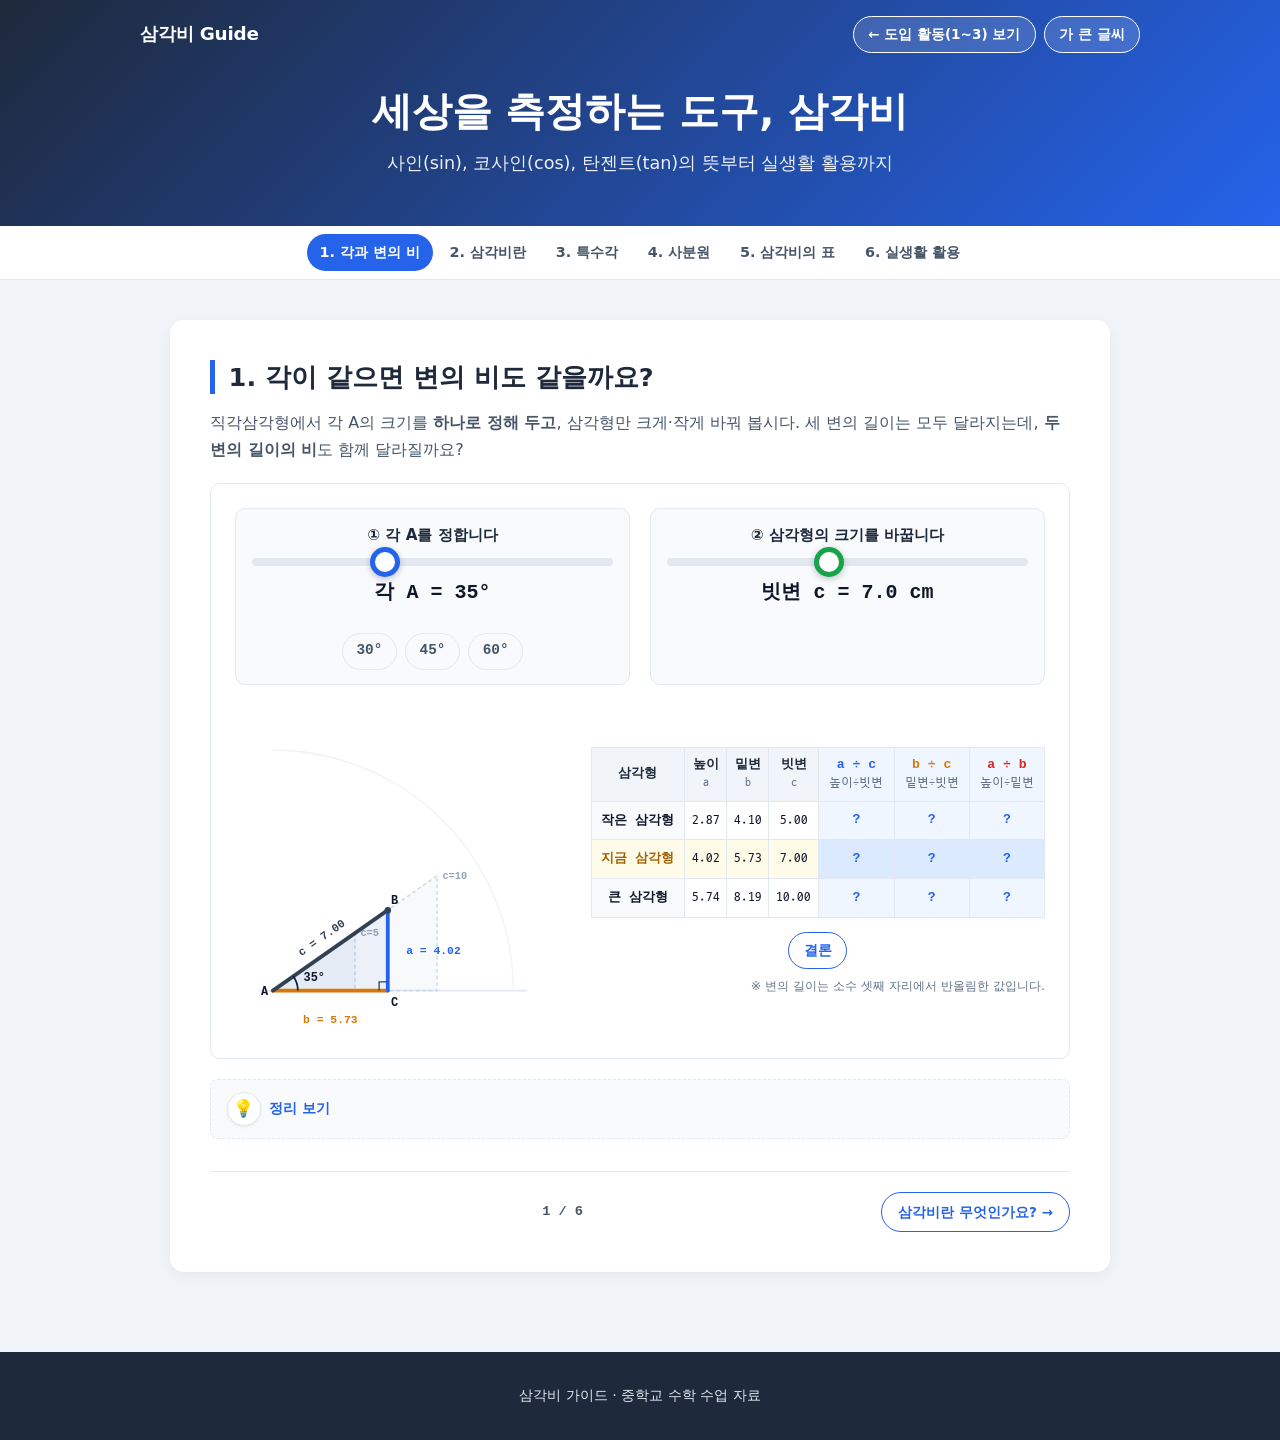
==== commit 5bc3d8fa: "Add files via upload" ====
--- a/lesson2.html
+++ b/lesson2.html
@@ -3,7 +3,7 @@
 <head>
     <meta charset="UTF-8">
     <meta name="viewport" content="width=device-width, initial-scale=1.0">
-    <title>삼각비 가이드 - 개념 학습</title>
+    <title>세상을 측정하는 도구, 삼각비 - 개념 학습</title>
     <link rel="stylesheet" href="style.css">
 </head>
 <body>
@@ -16,8 +16,8 @@
             </div>
         </div>
         <div class="hero">
-            <h1>삼각비의 뜻과 값</h1>
-            <p>각이 정해지면 변의 비도 정해집니다 — 사인(sin) · 코사인(cos) · 탄젠트(tan)</p>
+            <h1>세상을 측정하는 도구, 삼각비</h1>
+            <p>사인(sin), 코사인(cos), 탄젠트(tan)의 뜻부터 실생활 활용까지</p>
         </div>
     </header>
 
@@ -78,13 +78,21 @@
                                 <tbody id="sim-tbody"></tbody>
                             </table>
                         </div>
+                        <div class="btn-row center sim-conc-row">
+                            <button type="button" class="ghost-btn" id="sim-conc-btn">결론</button>
+                        </div>
                         <p class="sim-conclusion" id="sim-conclusion"></p>
                         <p class="sim-foot">※ 변의 길이는 소수 셋째 자리에서 반올림한 값입니다.</p>
                     </div>
                 </div>
             </div>
 
-            <p class="tip">💡 크기가 다른 세 삼각형은 <b>모두 닮은 도형</b>입니다. 닮은 도형에서는 대응하는 변의 길이의 비가 일정하지요. 그래서 <b>각 A만 같으면 삼각형이 아무리 커지고 작아져도 두 변의 길이의 비는 변하지 않습니다.</b><br>그렇다면 이 세 가지 비는 <b>각 A의 크기만으로 정해지는 값</b>이라는 뜻입니다. 값마다 이름을 붙여 주면 편리하겠지요? → <b>2번 활동에서 이름을 붙여 봅시다.</b></p>
+            <div class="tip tip-collapsible" id="sim-tip" data-closed="정리 보기" data-open="정리 숨기기">
+                <button type="button" class="tip-toggle" aria-expanded="false" aria-controls="sim-tip-body">
+                    <span class="tip-icon">💡</span><span class="tip-label">정리 보기</span>
+                </button>
+                <div class="tip-body" id="sim-tip-body" hidden>크기가 다른 세 삼각형은 <b>모두 닮은 도형</b>입니다. 닮은 도형에서는 대응하는 변의 길이의 비가 일정하지요. 그래서 <b>각 A만 같으면 삼각형이 아무리 커지고 작아져도 두 변의 길이의 비는 변하지 않습니다.</b><br>그렇다면 이 세 가지 비는 <b>각 A의 크기만으로 정해지는 값</b>이라는 뜻입니다. 값마다 이름을 붙여 주면 편리하겠지요? → <b>2번 활동에서 이름을 붙여 봅시다.</b></div>
+            </div>
         </section>
 
         <!-- ============ 2. 정의 ============ -->
@@ -140,7 +148,12 @@
                     </div>
                 </div>
             </div>
-            <p class="tip">💡 색을 따라가 보세요. <span class="hi b">파란색은 높이</span>, <span class="ba b">주황색은 밑변</span>, <span class="hy b">회색은 빗변</span>입니다. 위 1번 표와 아래 4번 그림에서도 같은 색을 씁니다.</p>
+            <div class="tip tip-collapsible" data-closed="색 약속 보기" data-open="색 약속 숨기기">
+                <button type="button" class="tip-toggle" aria-expanded="false" aria-controls="def-tip-body">
+                    <span class="tip-icon">💡</span><span class="tip-label">색 약속 보기</span>
+                </button>
+                <div class="tip-body" id="def-tip-body" hidden>색을 따라가 보세요. <span class="hi b">파란색은 높이</span>, <span class="ba b">주황색은 밑변</span>, <span class="hy b">회색은 빗변</span>입니다. 위 1번 표와 아래 4번 그림에서도 같은 색을 씁니다.</div>
+            </div>
         </section>
 
         <!-- ============ 3. 특수각 ============ -->
@@ -152,7 +165,98 @@
                     <button type="button" class="ghost-btn" id="hide-all">전체 숨기기</button>
                 </div>
             </div>
-            <p class="lead">칸을 눌러 값을 확인해 보세요.</p>
+            <p class="lead">30°·45°·60°의 삼각비는 외우는 것이 아니라 <b>정삼각형과 정사각형에서 직접 구할 수 있습니다.</b> 아래 두 도형에서 변의 길이를 먼저 구한 뒤, 그 값으로 표를 채워 봅시다.</p>
+
+            <h3 class="sub">① 정삼각형으로 30°와 60° 구하기</h3>
+            <div class="derive-grid">
+                <div class="derive-fig">
+                    <svg viewBox="0 0 300 225" role="img" aria-label="한 변의 길이가 2인 정삼각형을 수선으로 반으로 자른 그림. 밑변의 절반은 1, 높이는 루트3입니다.">
+                        <!-- 정삼각형 전체 -->
+                        <polygon points="60,190 240,190 150,34" fill="none" stroke="#cbd5e1" stroke-width="2.5" stroke-dasharray="7 5"/>
+                        <!-- 오른쪽 절반 강조 -->
+                        <polygon points="150,190 240,190 150,34" fill="rgba(37,99,235,0.07)" stroke="none"/>
+                        <line x1="150" y1="190" x2="240" y2="190" stroke="#d97706" stroke-width="4"/>
+                        <line x1="150" y1="190" x2="150" y2="34" stroke="#2563eb" stroke-width="4"/>
+                        <line x1="240" y1="190" x2="150" y2="34" stroke="#475569" stroke-width="4"/>
+                        <!-- 직각 표시 -->
+                        <path d="M 150 176 L 164 176 L 164 190" fill="none" stroke="#475569" stroke-width="2"/>
+                        <!-- 각 표시 -->
+                        <path d="M 240 190 L 208 190 A 32 32 0 0 1 224 162.3 Z" fill="#0f172a" fill-opacity="0.07" stroke="none"/>
+                        <path d="M 208 190 A 32 32 0 0 1 224 162.3" fill="none" stroke="#0f172a" stroke-width="2.4" stroke-linecap="round"/>
+                        <path d="M 150 34 L 150 72 A 38 38 0 0 0 169 66.9 Z" fill="#0f172a" fill-opacity="0.07" stroke="none"/>
+                        <path d="M 150 72 A 38 38 0 0 0 169 66.9" fill="none" stroke="#0f172a" stroke-width="2.4" stroke-linecap="round"/>
+                        <!-- 라벨 -->
+                        <text x="52" y="205" class="dl">A</text>
+                        <text x="244" y="205" class="dl">B</text>
+                        <text x="150" y="26" class="dl" text-anchor="middle">C</text>
+                        <text x="150" y="205" class="dl" text-anchor="middle">M</text>
+                        <text x="92" y="106" class="dm fig-hide" data-peek="t1" text-anchor="end">2</text>
+                        <text x="203" y="105" class="dm fig-hide" data-peek="t1" fill="#475569">2</text>
+                        <text x="105" y="212" class="dm fig-hide" data-peek="t3" text-anchor="middle">1</text>
+                        <text x="195" y="212" class="dm fig-hide" data-peek="t3" text-anchor="middle" fill="#d97706">1</text>
+                        <g transform="translate(157,118)" class="fig-hide" data-peek="t4">
+                            <path d="M 0 -5 L 3 0 L 6.5 -14 L 18 -14" fill="none" stroke="#2563eb" stroke-width="1.9" stroke-linecap="round" stroke-linejoin="round"/>
+                            <text x="12.25" y="-1" class="dm" fill="#2563eb" text-anchor="middle">3</text>
+                        </g>
+                        <text x="197" y="173" class="dm fig-hide" data-peek="t1" text-anchor="middle">60°</text>
+                        <text x="167" y="91" class="dm fig-hide" data-peek="t2" text-anchor="middle">30°</text>
+                    </svg>
+                </div>
+                <div class="derive-steps">
+                    <ol class="step-list">
+                        <li>한 변의 길이가 <b>2</b>인 정삼각형 ABC를 그립니다. 정삼각형의 한 각의 크기는
+                            <button type="button" class="peek" data-fig="t1"><span class="peek-val">60°</span></button> 입니다.</li>
+                        <li>꼭짓점 C에서 밑변에 수선 CM을 그으면, ∠ACB가 반으로 나뉘어 ∠MCB =
+                            <button type="button" class="peek" data-fig="t2"><span class="peek-val">30°</span></button> 가 됩니다.</li>
+                        <li>수선은 밑변도 반으로 나누므로 <span class="ba b">MB</span> =
+                            <button type="button" class="peek" data-fig="t3"><span class="peek-val">1</span></button> 입니다.</li>
+                        <li>피타고라스 정리로 <span class="hi b">CM</span> = <span class="sqrt"><span class="sqrt-symbol">&#8730;</span><span class="sqrt-content">2² − 1²</span></span> =
+                            <button type="button" class="peek" data-fig="t4"><span class="peek-val"><span class="sqrt"><span class="sqrt-symbol">√</span><span class="sqrt-content">3</span></span></span></button> 입니다.</li>
+                    </ol>
+                    <p class="derive-hint">→ 이제 직각삼각형 CMB에서 <b>∠B = 60°</b>, <b>∠MCB = 30°</b>에 대한 삼각비를 모두 구할 수 있습니다.</p>
+                </div>
+            </div>
+
+            <h3 class="sub">② 정사각형으로 45° 구하기</h3>
+            <div class="derive-grid">
+                <div class="derive-fig">
+                    <svg viewBox="0 0 280 225" role="img" aria-label="한 변의 길이가 1인 정사각형에 대각선을 그은 그림. 대각선의 길이는 루트2입니다.">
+                        <polygon points="60,195 210,195 210,45 60,45" fill="none" stroke="#cbd5e1" stroke-width="2.5" stroke-dasharray="7 5"/>
+                        <polygon points="60,195 210,195 210,45" fill="rgba(37,99,235,0.07)" stroke="none"/>
+                        <line x1="60" y1="195" x2="210" y2="195" stroke="#d97706" stroke-width="4"/>
+                        <line x1="210" y1="195" x2="210" y2="45" stroke="#2563eb" stroke-width="4"/>
+                        <line x1="210" y1="45" x2="60" y2="195" stroke="#475569" stroke-width="4"/>
+                        <path d="M 196 195 L 196 181 L 210 181" fill="none" stroke="#475569" stroke-width="2"/>
+                        <path d="M 60 195 L 94 195 A 34 34 0 0 0 84 171 Z" fill="#0f172a" fill-opacity="0.07" stroke="none"/>
+                        <path d="M 94 195 A 34 34 0 0 0 84 171" fill="none" stroke="#0f172a" stroke-width="2.4" stroke-linecap="round"/>
+                        <text x="52" y="210" class="dl">A</text>
+                        <text x="214" y="210" class="dl">B</text>
+                        <text x="214" y="40" class="dl">C</text>
+                        <text x="52" y="40" class="dl">D</text>
+                        <text x="135" y="215" class="dm fig-hide" data-peek="s1" text-anchor="middle" fill="#d97706">1</text>
+                        <text x="220" y="125" class="dm fig-hide" data-peek="s1" fill="#2563eb">1</text>
+                        <g transform="translate(103,108)" class="fig-hide" data-peek="s2">
+                            <path d="M 0 -5 L 3 0 L 6.5 -14 L 18 -14" fill="none" stroke="#475569" stroke-width="1.9" stroke-linecap="round" stroke-linejoin="round"/>
+                            <text x="12.25" y="-1" class="dm" fill="#475569" text-anchor="middle">2</text>
+                        </g>
+                        <text x="110" y="180" class="dm fig-hide" data-peek="s1" text-anchor="middle">45°</text>
+                    </svg>
+                </div>
+                <div class="derive-steps">
+                    <ol class="step-list">
+                        <li>한 변의 길이가 <b>1</b>인 정사각형 ABCD를 그리고 대각선 AC를 긋습니다.</li>
+                        <li>대각선은 직각을 반으로 나누므로 ∠CAB =
+                            <button type="button" class="peek" data-fig="s1"><span class="peek-val">45°</span></button> 입니다.</li>
+                        <li>피타고라스 정리로 <span class="hy b">AC</span> = <span class="sqrt"><span class="sqrt-symbol">&#8730;</span><span class="sqrt-content">1² + 1²</span></span> =
+                            <button type="button" class="peek" data-fig="s2"><span class="peek-val"><span class="sqrt"><span class="sqrt-symbol">√</span><span class="sqrt-content">2</span></span></span></button> 입니다.</li>
+                    </ol>
+                    <p class="derive-hint">→ 이제 직각삼각형 ABC에서 <b>∠A = 45°</b>에 대한 삼각비를 구할 수 있습니다.</p>
+                </div>
+            </div>
+
+            <h3 class="sub">③ 구한 값으로 표를 채워 봅시다</h3>
+            <p class="lead">위 두 도형을 보면서 각 칸의 값을 생각해 본 뒤, 칸을 눌러 확인하세요.<br>
+            <span class="tinyline">0°와 90°의 값은 「사분원에서 보는 삼각비」 활동에서 확인할 수 있습니다.</span></p>
             <p class="scroll-hint" aria-hidden="true">← 표를 옆으로 밀 수 있어요 →</p>
             <div class="table-wrapper">
                 <table class="special-table">
@@ -194,7 +298,12 @@
                     </tbody>
                 </table>
             </div>
-            <p class="note"><b>주의</b> — tan 90°는 값이 <b>무한대(∞)</b>인 것이 아니라, <b>정할 수 없습니다</b>. 90°에서는 밑변의 길이가 0이 되어 나눗셈을 할 수 없기 때문입니다.</p>
+            <div class="note tip-collapsible" data-closed="주의할 점 보기" data-open="주의할 점 숨기기">
+                <button type="button" class="tip-toggle" aria-expanded="false" aria-controls="note-body">
+                    <span class="tip-icon">⚠</span><span class="tip-label">주의할 점 보기</span>
+                </button>
+                <div class="tip-body" id="note-body" hidden><b>주의</b> — tan 90°는 값이 <b>무한대(∞)</b>인 것이 아니라, <b>정할 수 없습니다</b>. 90°에서는 밑변의 길이가 0이 되어 나눗셈을 할 수 없기 때문입니다.</div>
+            </div>
         </section>
 
         <!-- ============ 4. 사분원 ============ -->
--- a/style.css
+++ b/style.css
@@ -182,6 +182,29 @@
     background: #f8fafc; border: 1px dashed var(--line);
     border-radius: 8px; font-size: 0.92rem; color: var(--ink-soft);
 }
+/* 눌러서 펼치는 정리 상자 */
+.tip-collapsible { padding: 0.75rem 1rem; }
+.tip-toggle {
+    display: inline-flex; align-items: center; gap: 0.55rem;
+    background: none; border: none; padding: 0; font: inherit;
+    color: var(--primary); font-weight: 700; cursor: pointer;
+}
+.tip-icon {
+    display: inline-flex; align-items: center; justify-content: center;
+    width: 2.1rem; height: 2.1rem; border-radius: 50%;
+    background: #fff; border: 1px solid var(--line);
+    font-size: 1.05rem; line-height: 1;
+    box-shadow: 0 1px 3px rgba(15,23,42,0.08);
+    transition: transform 0.2s, background 0.2s;
+}
+.tip-toggle:hover .tip-icon { background: #eff6ff; transform: scale(1.08); }
+.tip-label { font-size: 0.9rem; }
+.tip-body { margin-top: 0.85rem; }
+
+.note.tip-collapsible { padding: 0.75rem 1rem; }
+.note.tip-collapsible .tip-toggle { color: var(--tan); }
+.note.tip-collapsible .tip-toggle:hover .tip-icon { background: #fef2f2; }
+
 .note {
     margin-top: 1.25rem; padding: 0.9rem 1rem;
     background: #fef2f2; border-left: 4px solid var(--tan);
@@ -281,6 +304,51 @@
 .sqrt-symbol { font-size: 1.15em; margin-right: -1px; }
 .sqrt-content { border-top: 1.5px solid currentColor; padding: 2px 3px 0; line-height: 1; display: inline-block; }
 
+/* ---------------- 특수각 — 정삼각형 · 정사각형으로 구하기 ---------------- */
+.derive-grid {
+    display: grid; grid-template-columns: minmax(0, 0.85fr) minmax(0, 1.15fr);
+    gap: 1.5rem; align-items: center;
+    padding: 1.1rem; border: 1px solid var(--line); border-radius: 10px;
+    background: #f8fafc;
+}
+@media (max-width: 780px) { .derive-grid { grid-template-columns: 1fr; gap: 1rem; } }
+
+.derive-fig svg { width: 100%; height: auto; background: #fff; border-radius: 8px; }
+.derive-fig .dl { font-size: 15px; font-weight: 700; fill: var(--ink); }
+.derive-fig .dm { font-size: 15px; font-weight: 700; fill: var(--ink); }
+
+/* 그림 속 각도·변 길이는 단계를 열어야 나타납니다 */
+.fig-hide { opacity: 0; transition: opacity 0.3s; }
+.fig-hide.on { opacity: 1; }
+
+.step-list { margin: 0 0 0 1.15rem; padding: 0; }
+.step-list li { margin-bottom: 0.7rem; font-size: 0.94rem; line-height: 1.9; }
+.derive-hint {
+    margin-top: 0.4rem; padding: 0.6rem 0.8rem; font-size: 0.9rem;
+    background: #eff6ff; border-left: 4px solid var(--primary); border-radius: 8px;
+}
+.tinyline { font-size: 0.85rem; color: #64748b; }
+
+/* 눌러서 확인하는 인라인 값 */
+.peek {
+    position: relative; display: inline-flex;
+    align-items: center; justify-content: center;
+    min-width: 3.4em; min-height: 2em; padding: 0 0.45em; margin: 0 0.15em;
+    border: 1px solid #bfdbfe; border-radius: 7px; background: #fff;
+    font: inherit; font-weight: 700; color: var(--navy);
+    vertical-align: middle; cursor: pointer; transition: background 0.2s;
+}
+.peek:hover { background: #eff6ff; }
+.peek .peek-val { visibility: hidden; opacity: 0; transition: opacity 0.25s, visibility 0.25s; }
+.peek.show .peek-val { visibility: visible; opacity: 1; }
+.peek::after {
+    content: '?'; position: absolute; top: 50%; left: 50%;
+    transform: translate(-50%, -50%);
+    color: var(--primary); font-weight: 700; transition: opacity 0.25s;
+}
+.peek.show::after { opacity: 0; }
+.peek.show { background: #eff6ff; border-color: var(--primary); }
+
 /* ---------------- 2. 특수각 표 ---------------- */
 .scroll-hint {
     display: none;
@@ -514,20 +582,43 @@
 .sim-table th.rsin { color: var(--sin); }
 .sim-table th.rcos { color: var(--cos); }
 .sim-table th.rtan { color: var(--tan); }
-.sim-table td.ratio { background: #eff6ff; font-weight: 700; }
+.sim-table td.ratio {
+    background: #eff6ff; font-weight: 700;
+    position: relative; cursor: pointer; min-width: 66px;
+    transition: background 0.2s;
+}
 .sim-table td.ratio.rsin { color: var(--sin); }
 .sim-table td.ratio.rcos { color: var(--cos); }
 .sim-table td.ratio.rtan { color: var(--tan); }
+.sim-table td.ratio:hover { background: #dbeafe; }
+
+/* 비의 값은 눌러서 확인합니다 */
+.sim-table td.ratio .value {
+    visibility: hidden; opacity: 0;
+    transition: opacity 0.25s, visibility 0.25s;
+}
+.sim-table td.ratio.show .value { visibility: visible; opacity: 1; }
+.sim-table td.ratio::after {
+    content: '?';
+    position: absolute; top: 50%; left: 50%;
+    transform: translate(-50%, -50%);
+    color: var(--primary); font-weight: 700;
+    opacity: 1; transition: opacity 0.25s;
+}
+.sim-table td.ratio.show::after { opacity: 0; }
 .sim-table tbody th { background: #f8fafc; font-size: 0.82rem; white-space: nowrap; }
 .sim-table tr.current th, .sim-table tr.current td { background: #fefce8; }
 .sim-table tr.current td.ratio { background: #dbeafe; }
 .sim-table tr.current th { color: #a16207; font-weight: 700; }
 
+.sim-conc-row { margin-top: 0.9rem; }
 .sim-conclusion {
+    display: none;
     margin-top: 0.9rem; padding: 0.7rem 0.9rem;
     background: #ecfdf5; border-left: 4px solid #16a34a; border-radius: 8px;
     font-size: 0.92rem; font-weight: 600; color: #14532d;
 }
+.sim-conclusion.open { display: block; }
 .sim-foot { font-size: 0.78rem; color: #64748b; margin-top: 0.4rem; text-align: right; }
 
 /* ---------------- 4. 사분원 ---------------- */
@@ -696,8 +787,17 @@
     .probe-feedback, .probe-summary { display: block !important; }
     .container { box-shadow: none; border: 1px solid #ccc; break-inside: avoid; margin-bottom: 1rem; page-break-inside: avoid; }
     /* 인쇄물에서는 가려둔 답을 모두 보이게 */
-    .special-table td .value, .trend-item span { visibility: visible !important; opacity: 1 !important; }
-    .special-table td::after, .trend-item::after { display: none !important; }
+    .special-table td .value, .trend-item span,
+    .sim-table td.ratio .value { visibility: visible !important; opacity: 1 !important; }
+    .special-table td::after, .trend-item::after,
+    .sim-table td.ratio::after { display: none !important; }
+    .sim-conclusion { display: block !important; }
+    .tip-body[hidden] { display: block !important; }
+    .peek .peek-val { visibility: visible !important; opacity: 1 !important; }
+    .peek::after { display: none !important; }
+    .fig-hide { opacity: 1 !important; }
+    .peek { border: none !important; background: none !important; min-width: 0 !important; }
+    .tip-toggle { display: none !important; }
     .solution { display: block !important; }
     .trig-table-wrapper { max-height: none; overflow: visible; }
     footer { background: none; color: #000; }
